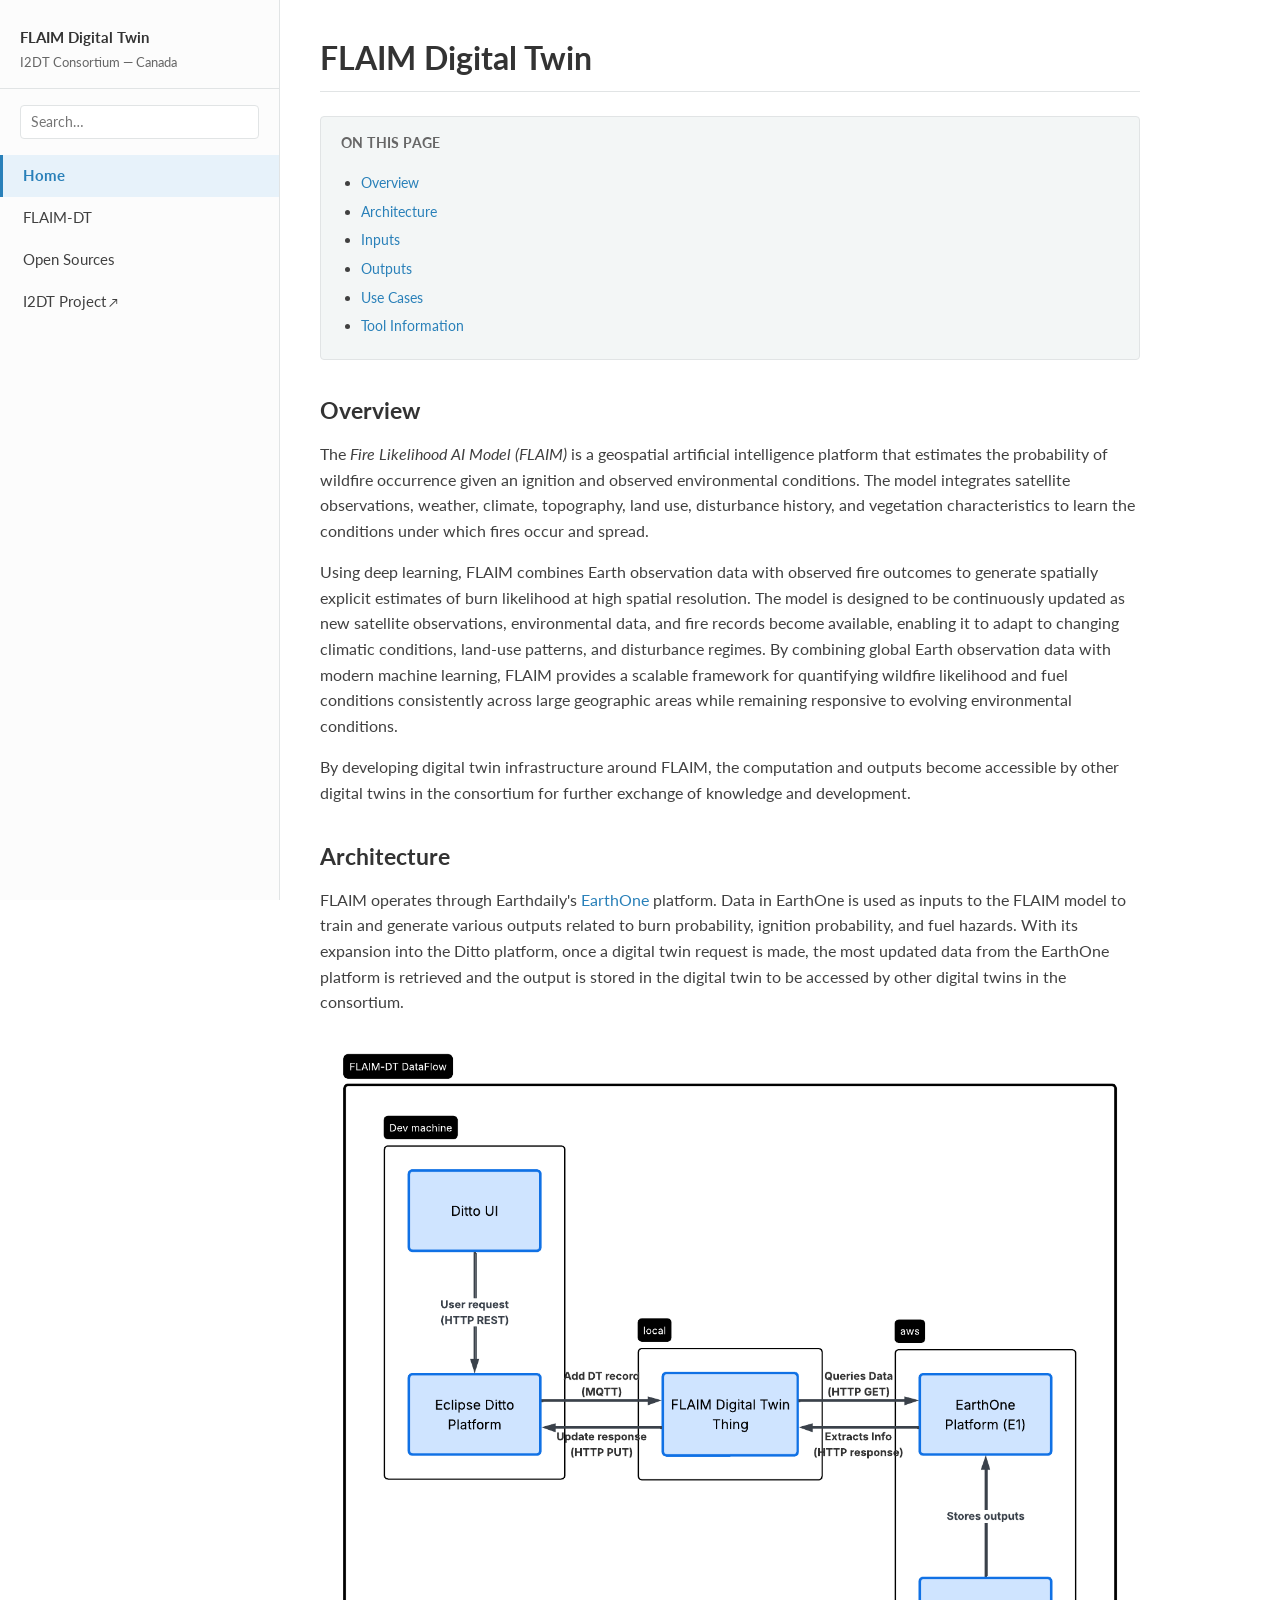
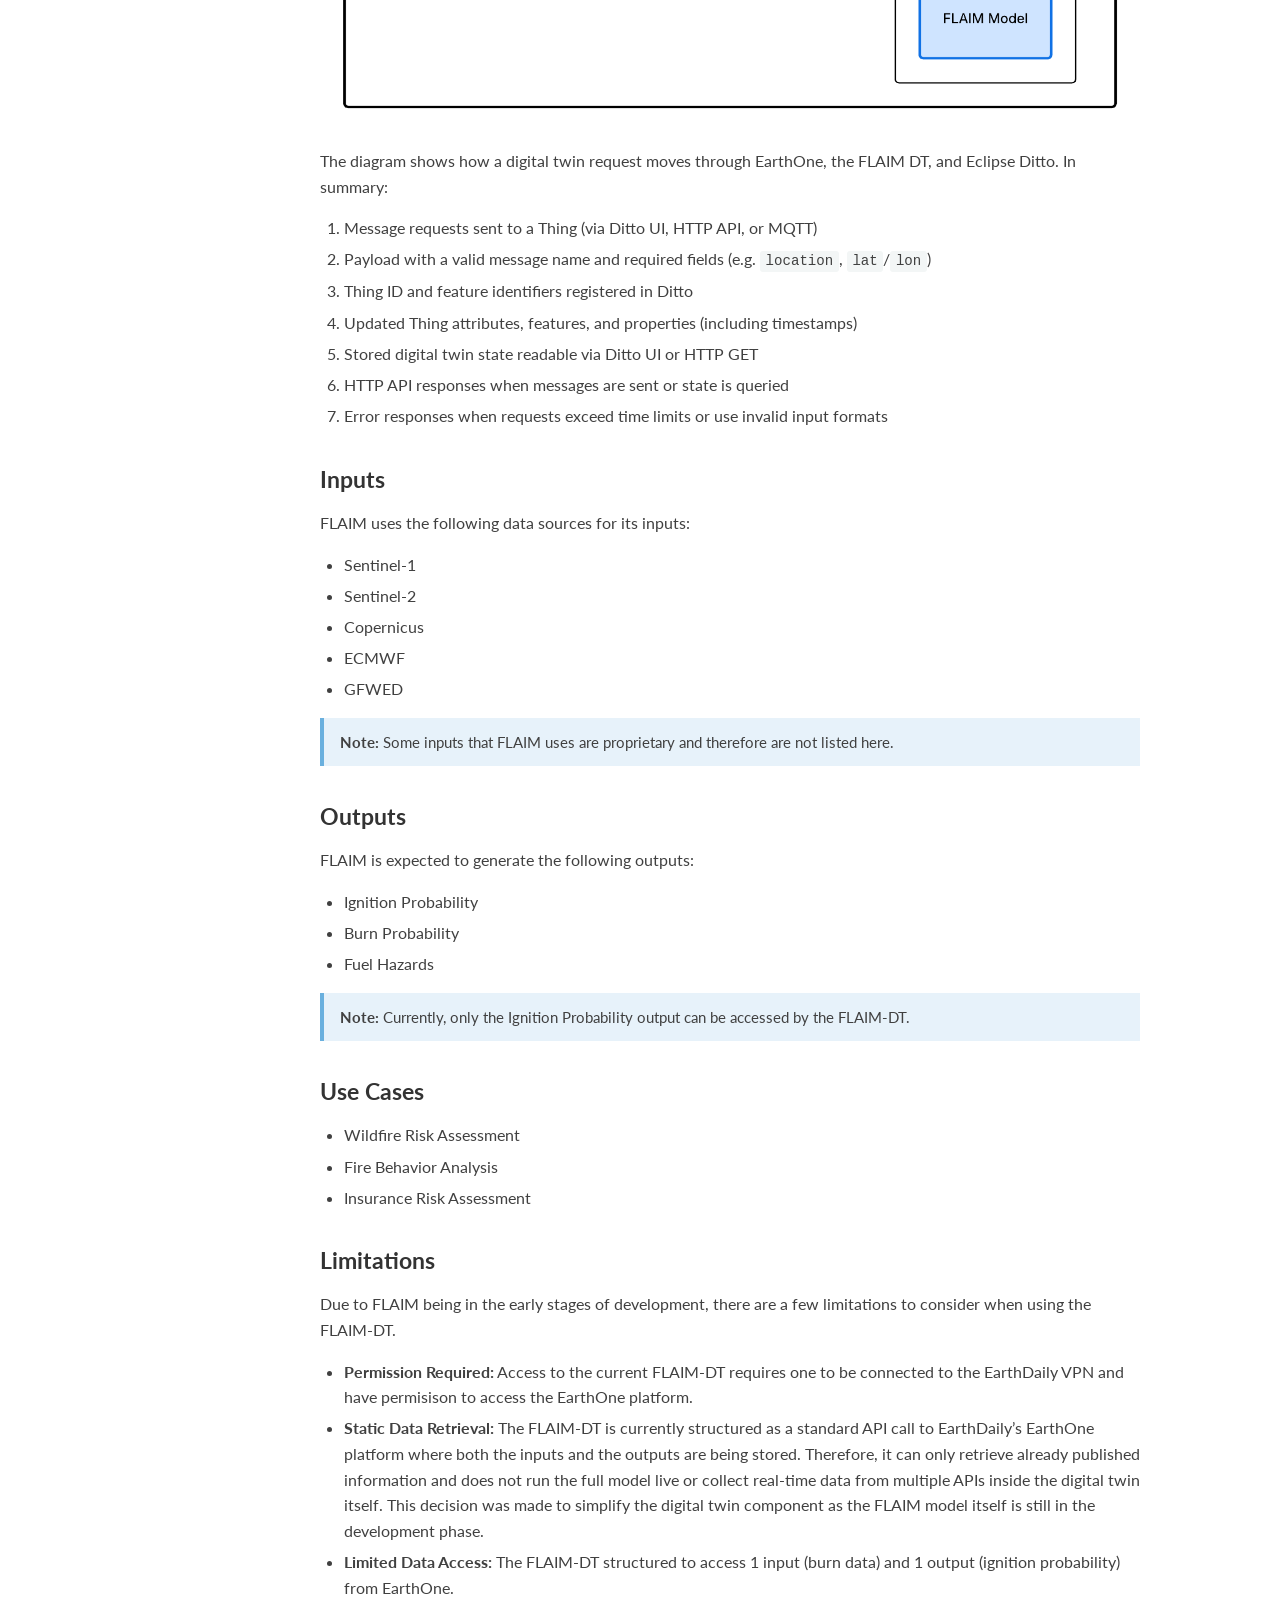
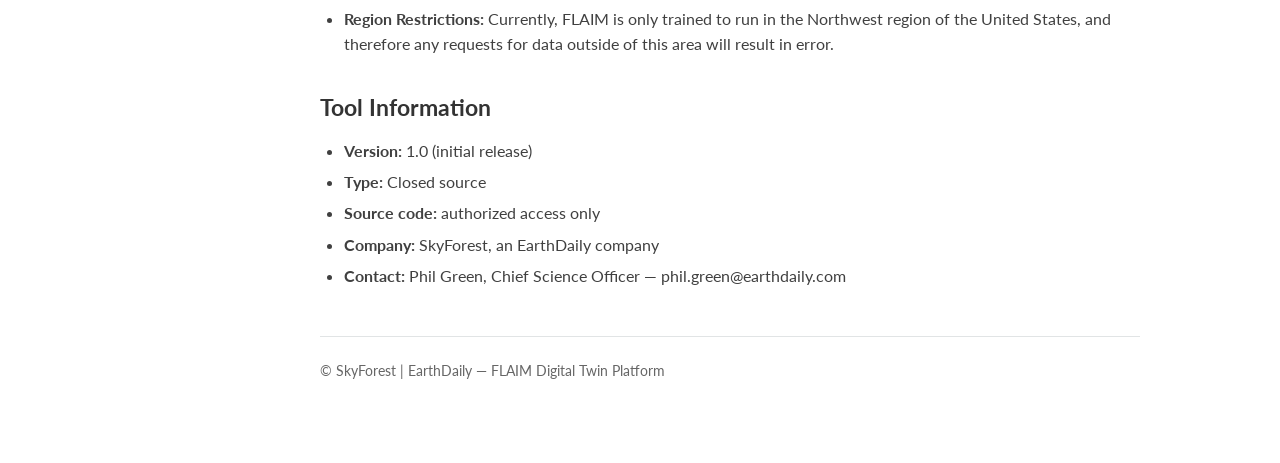
==== index.html @ 4a7bdac6 "Initial upload of webpage files" ====
<script>
    document.getElementById('search-input').addEventListener('input', function (e) {
      const q = e.target.value.toLowerCase().trim();
      document.querySelectorAll('.main section').forEach(function (section) {
        const text = section.textContent.toLowerCase();
        section.classList.toggle('search-hidden', q.length > 0 && !text.includes(q));
      });
      document.querySelectorAll('.nav-tabs li').forEach(function (item) {
        const text = item.textContent.toLowerCase();
        item.classList.toggle('search-hidden', q.length > 0 && !text.includes(q));
      });
    });
  </script>


<!DOCTYPE html>
<html lang="en">
<head>
  <meta charset="UTF-8">
  <meta name="viewport" content="width=device-width, initial-scale=1.0">
  <title>FLAIM Digital Twin</title>
  <link rel="stylesheet" href="style.css">
</head>
<body>
  <a class="skip-link" href="#main-content">Skip to content</a>

  <div class="layout">
    <aside class="sidebar">
      <div class="sidebar-logo">
        <img src="assets/earthdaily-logo.png" alt="EarthDaily Analytics" onerror="this.style.display='none'">
        <p class="site-title">FLAIM Digital Twin</p>
        <p class="site-subtitle">I2DT Consortium — Canada</p>
      </div>

      <div class="search-box">
        <input type="search" id="search-input" placeholder="Search…" aria-label="Search">
      </div>

      <ul class="nav-tabs">
        <li><a href="home.html" class="active">Home</a></li>
        <li><a href="FLAIM-DT.html">FLAIM-DT</a></li>
        <li><a href="open-sources.html">Open Sources</a></li>
        <li class="external"><a href="https://itea4.org/project/i2dt.html" target="_blank" rel="noopener">I2DT Project</a></li>
      </ul>
    </aside>

    <main class="main" id="main-content">
      <h1>FLAIM Digital Twin</h1>

      <nav class="toc" aria-label="Table of contents">
        <p class="toc-title">On this page</p>
        <ul>
          <li><a href="#overview">Overview</a></li>
          <li><a href="#architecture">Architecture</a></li>
          <li><a href="#inputs">Inputs</a></li>
          <li><a href="#outputs">Outputs</a></li>
          <li><a href="#use-cases">Use Cases</a></li>
          <li><a href="#tool-information">Tool Information</a></li>
        </ul>
      </nav>

      <!-- OVERVIEW -->
      <section id="overview">
        <h2>Overview</h2>
        <p>
            The <i>Fire Likelihood AI Model (FLAIM)</i> is a geospatial artificial intelligence platform that estimates the probability of wildfire occurrence given an ignition and observed environmental conditions. The model integrates satellite observations, weather, climate, topography, land use, disturbance history, and vegetation characteristics to learn the conditions under which fires occur and spread.
        </p>
        <p>
            Using deep learning, FLAIM combines Earth observation data with observed fire outcomes to generate spatially explicit estimates of burn likelihood at high spatial resolution. The model is designed to be continuously updated as new satellite observations, environmental data, and fire records become available, enabling it to adapt to changing climatic conditions, land-use patterns, and disturbance regimes. By combining global Earth observation data with modern machine learning, FLAIM provides a scalable framework for quantifying wildfire likelihood and fuel conditions consistently across large geographic areas while remaining responsive to evolving environmental conditions.
        </p>
        <p>
            By developing digital twin infrastructure around FLAIM, the computation and outputs become accessible by other digital twins in the consortium for further exchange of knowledge and development.
        </p>
      </section>

      <!-- ARCHITECTURE -->
      <section id="architecture">
        <h2>Architecture</h2>
        <p>
            FLAIM operates through Earthdaily's <a href="https://earthdaily.com/earthone" target="_blank" rel="noopener">EarthOne</a> platform. Data in EarthOne is used as inputs to the FLAIM model to train and generate various outputs related to burn probability, ignition probability, and fuel hazards. With its expansion into the Ditto platform, once a digital twin request is made, the most updated data from the EarthOne platform is retrieved and the output is stored in the digital twin to be accessed by other digital twins in the consortium.
        </p>
        <img src="FLAIM-DTv2.png" alt="FLAIM Digital Twin infrastructure on Eclipse Ditto and EarthOne" style="max-width: 100%; height: auto; display: block; margin: 1rem 0;">

        <p>
          The diagram shows how a digital twin request moves through EarthOne, the FLAIM DT,
          and Eclipse Ditto. In summary:
        </p>
        <ol>
          <li>Message requests sent to a Thing (via Ditto UI, HTTP API, or MQTT)</li>
          <li>Payload with a valid message name and required fields (e.g. <code>location</code>, <code>lat</code>/<code>lon</code>)</li>
          <li>Thing ID and feature identifiers registered in Ditto</li>
          <li>Updated Thing attributes, features, and properties (including timestamps)</li>
          <li>Stored digital twin state readable via Ditto UI or HTTP GET</li>
          <li>HTTP API responses when messages are sent or state is queried</li>
          <li>Error responses when requests exceed time limits or use invalid input formats</li>
        </ol>

      </section>

      <!-- INPUTS -->
      <section id="inputs">
        <h2>Inputs</h2>
        <p>
            FLAIM uses the following data sources for its inputs:
            <ul>
                <li>Sentinel-1</li>
                <li>Sentinel-2</li>
                <li>Copernicus</li>
                <li>ECMWF</li>
                <li>GFWED</li>
            </ul>
        </p>
        <div class="note">
            <strong>Note:</strong> Some inputs that FLAIM uses are proprietary and therefore are not listed here.
        </div>
        
      </section>

      <!-- OUTPUTS -->
      <section id="outputs">
        <h2>Outputs</h2>
        <p>
            FLAIM is expected to generate the following outputs:
            <ul>
                <li>Ignition Probability</li>
                <li>Burn Probability</li>
                <li>Fuel Hazards</li>
            </ul>
        </p>
        <div class="note">
            <strong>Note:</strong> Currently, only the Ignition Probability output can be accessed by the FLAIM-DT.
        </div>
        
      </section>

      <!-- USE CASES -->
      <section id="use-cases">
        <h2>Use Cases</h2>
        <ul>
            <li>Wildfire Risk Assessment</li>
            <li>Fire Behavior Analysis</li>
            <li>Insurance Risk Assessment</li>
        </ul>


        <h2>Limitations</h2>
        <p>
            Due to FLAIM being in the early stages of development, there are a few limitations to consider when using the FLAIM-DT.
        </p>
        <ul>
          <li><strong>Permission Required:</strong> Access to the current FLAIM-DT requires one to be connected to the EarthDaily VPN and have permisison to access the EarthOne platform.</li>
          <li><strong>Static Data Retrieval:</strong> The FLAIM-DT is currently structured as a standard API call to EarthDaily’s EarthOne platform where both the inputs and the outputs are being stored. Therefore, it can only retrieve already published information and does not run the full model live or collect real-time data from multiple APIs inside the digital twin itself. This decision was made to simplify the digital twin component as the FLAIM model itself is still in the development phase.</li>
          <li><strong>Limited Data Access:</strong> The FLAIM-DT structured to access 1 input (burn data) and 1 output (ignition probability) from EarthOne. </li>
          <li><strong>Region Restrictions:</strong> Currently, FLAIM is only trained to run in the Northwest region of the United States, and therefore any requests for data outside of this area will result in error. </li>
        </ul>

      <!-- TOOL INFORMATION -->
      <section id="tool-information">
        <h2>Tool Information</h2>
        <ul>
          <li><strong>Version:</strong> 1.0 (initial release)</li>
          <li><strong>Type:</strong> Closed source</li>
          <li><strong>Source code:</strong> authorized access only</li>
          <li><strong>Company:</strong> SkyForest, an EarthDaily company</li>
          <li><strong>Contact:</strong> Phil Green, Chief Science Officer — phil.green@earthdaily.com</li>
        </ul>
      </section>

      <footer class="footer">
        <p>© SkyForest | EarthDaily — FLAIM Digital Twin Platform</p>
      </footer>
    </main>
  </div>

  <!-- paste shared search script here -->
</body>
</html>
---- style.css ----
@import url('https://fonts.googleapis.com/css2?family=Lato:wght@400;700&display=swap');

:root {
  --font-body: 'Lato', 'Helvetica Neue', Arial, sans-serif;
  --color-text: #404040;
  --color-heading: #333;
  --color-link: #2980b9;
  --color-link-hover: #409ad5;
  --color-accent: #27ae60;
  --color-sidebar-bg: #fcfcfc;
  --color-sidebar-border: #e1e4e5;
  --color-content-bg: #ffffff;
  --color-code-bg: #f3f6f6;
  --color-note-bg: #e7f2fa;
  --color-note-border: #6ab0de;
  --color-footer-bg: #f3f6f6;
  --sidebar-width: 280px;
}

*, *::before, *::after { box-sizing: border-box; }

html { scroll-behavior: smooth; }

body {
  margin: 0;
  font-family: var(--font-body);
  font-size: 16px;
  line-height: 1.6;
  color: var(--color-text);
  background: var(--color-content-bg);
}

a {
  color: var(--color-link);
  text-decoration: none;
}
a:hover { color: var(--color-link-hover); text-decoration: underline; }

.skip-link {
  position: absolute;
  left: -9999px;
  top: 0;
  z-index: 999;
  padding: 0.5rem 1rem;
  background: var(--color-link);
  color: #fff;
}
.skip-link:focus { left: 0; }

.layout {
  display: flex;
  min-height: 100vh;
}

/* ---- Sidebar (ETRI-style nav + EarthOne colours) ---- */
.sidebar {
  width: var(--sidebar-width);
  min-width: var(--sidebar-width);
  background: var(--color-sidebar-bg);
  border-right: 1px solid var(--color-sidebar-border);
  padding: 1.25rem 0;
  position: sticky;
  top: 0;
  height: 100vh;
  overflow-y: auto;
}

.sidebar-logo {
  padding: 0 1.25rem 1rem;
  border-bottom: 1px solid var(--color-sidebar-border);
  margin-bottom: 1rem;
}
.sidebar-logo img {
  max-width: 200px;
  height: auto;
  display: block;
}
.sidebar-logo .site-title {
  font-size: 0.95rem;
  font-weight: 700;
  color: var(--color-heading);
  margin: 0.5rem 0 0;
  line-height: 1.3;
}
.sidebar-logo .site-subtitle {
  font-size: 0.8rem;
  color: #666;
  margin: 0.25rem 0 0;
}

.search-box {
  padding: 0 1.25rem 1rem;
}
.search-box input {
  width: 100%;
  padding: 0.45rem 0.65rem;
  border: 1px solid var(--color-sidebar-border);
  border-radius: 4px;
  font-family: var(--font-body);
  font-size: 0.9rem;
}
.search-box input:focus {
  outline: none;
  border-color: var(--color-link);
}

.nav-tabs {
  list-style: none;
  margin: 0;
  padding: 0;
}
.nav-tabs li a {
  display: block;
  padding: 0.55rem 1.25rem;
  color: var(--color-text);
  font-size: 0.95rem;
  border-left: 3px solid transparent;
}
.nav-tabs li a:hover {
  background: #f5f5f5;
  text-decoration: none;
}
.nav-tabs li a.active {
  background: #e7f2fa;
  border-left-color: var(--color-link);
  color: var(--color-link);
  font-weight: 700;
}
.nav-tabs li.external a::after {
  content: " ↗";
  font-size: 0.75rem;
}

/* ---- Main content ---- */
.main {
  flex: 1;
  max-width: 900px;
  padding: 2rem 2.5rem 4rem;
}

.main h1 {
  font-size: 2rem;
  color: var(--color-heading);
  margin: 0 0 1.5rem;
  padding-bottom: 0.5rem;
  border-bottom: 1px solid var(--color-sidebar-border);
}

.main h2 {
  font-size: 1.45rem;
  color: var(--color-heading);
  margin: 2rem 0 0.75rem;
  scroll-margin-top: 1rem;
}

.main h3 {
  font-size: 1.15rem;
  color: var(--color-heading);
  margin: 1.5rem 0 0.5rem;
  scroll-margin-top: 1rem;
}

.main h4 {
  font-size: 1rem;
  margin: 1rem 0 0.4rem;
}

.main p { margin: 0 0 1rem; }

.main ul, .main ol {
  margin: 0 0 1rem;
  padding-left: 1.5rem;
}
.main li { margin-bottom: 0.35rem; }

.toc {
  background: var(--color-code-bg);
  border: 1px solid var(--color-sidebar-border);
  border-radius: 4px;
  padding: 1rem 1.25rem;
  margin-bottom: 2rem;
  font-size: 0.9rem;
}
.toc-title {
  font-weight: 700;
  margin: 0 0 0.5rem;
  font-size: 0.85rem;
  text-transform: uppercase;
  letter-spacing: 0.03em;
  color: #666;
}
.toc ul { margin: 0; padding-left: 1.25rem; }
.toc a { font-size: 0.9rem; }

.note {
  background: var(--color-note-bg);
  border-left: 4px solid var(--color-note-border);
  padding: 0.75rem 1rem;
  margin: 1rem 0;
  font-size: 0.95rem;
}

code, pre {
  font-family: 'Courier New', Courier, monospace;
  font-size: 0.88rem;
}
code {
  background: var(--color-code-bg);
  padding: 0.15rem 0.35rem;
  border-radius: 3px;
}
pre {
  background: var(--color-code-bg);
  border: 1px solid var(--color-sidebar-border);
  border-radius: 4px;
  padding: 1rem;
  overflow-x: auto;
  margin: 0 0 1rem;
}
pre code {
  background: none;
  padding: 0;
}

.placeholder {
  background: #f9f9f9;
  border: 2px dashed #ccc;
  border-radius: 4px;
  padding: 2rem;
  text-align: center;
  color: #888;
  margin: 1rem 0;
  font-style: italic;
}

.footer {
  margin-top: 3rem;
  padding-top: 1.5rem;
  border-top: 1px solid var(--color-sidebar-border);
  font-size: 0.85rem;
  color: #666;
}

.search-hidden { display: none !important; }

@media (max-width: 768px) {
  .layout { flex-direction: column; }
  .sidebar {
    width: 100%;
    min-width: 100%;
    height: auto;
    position: relative;
  }
  .main { padding: 1.5rem; }
}
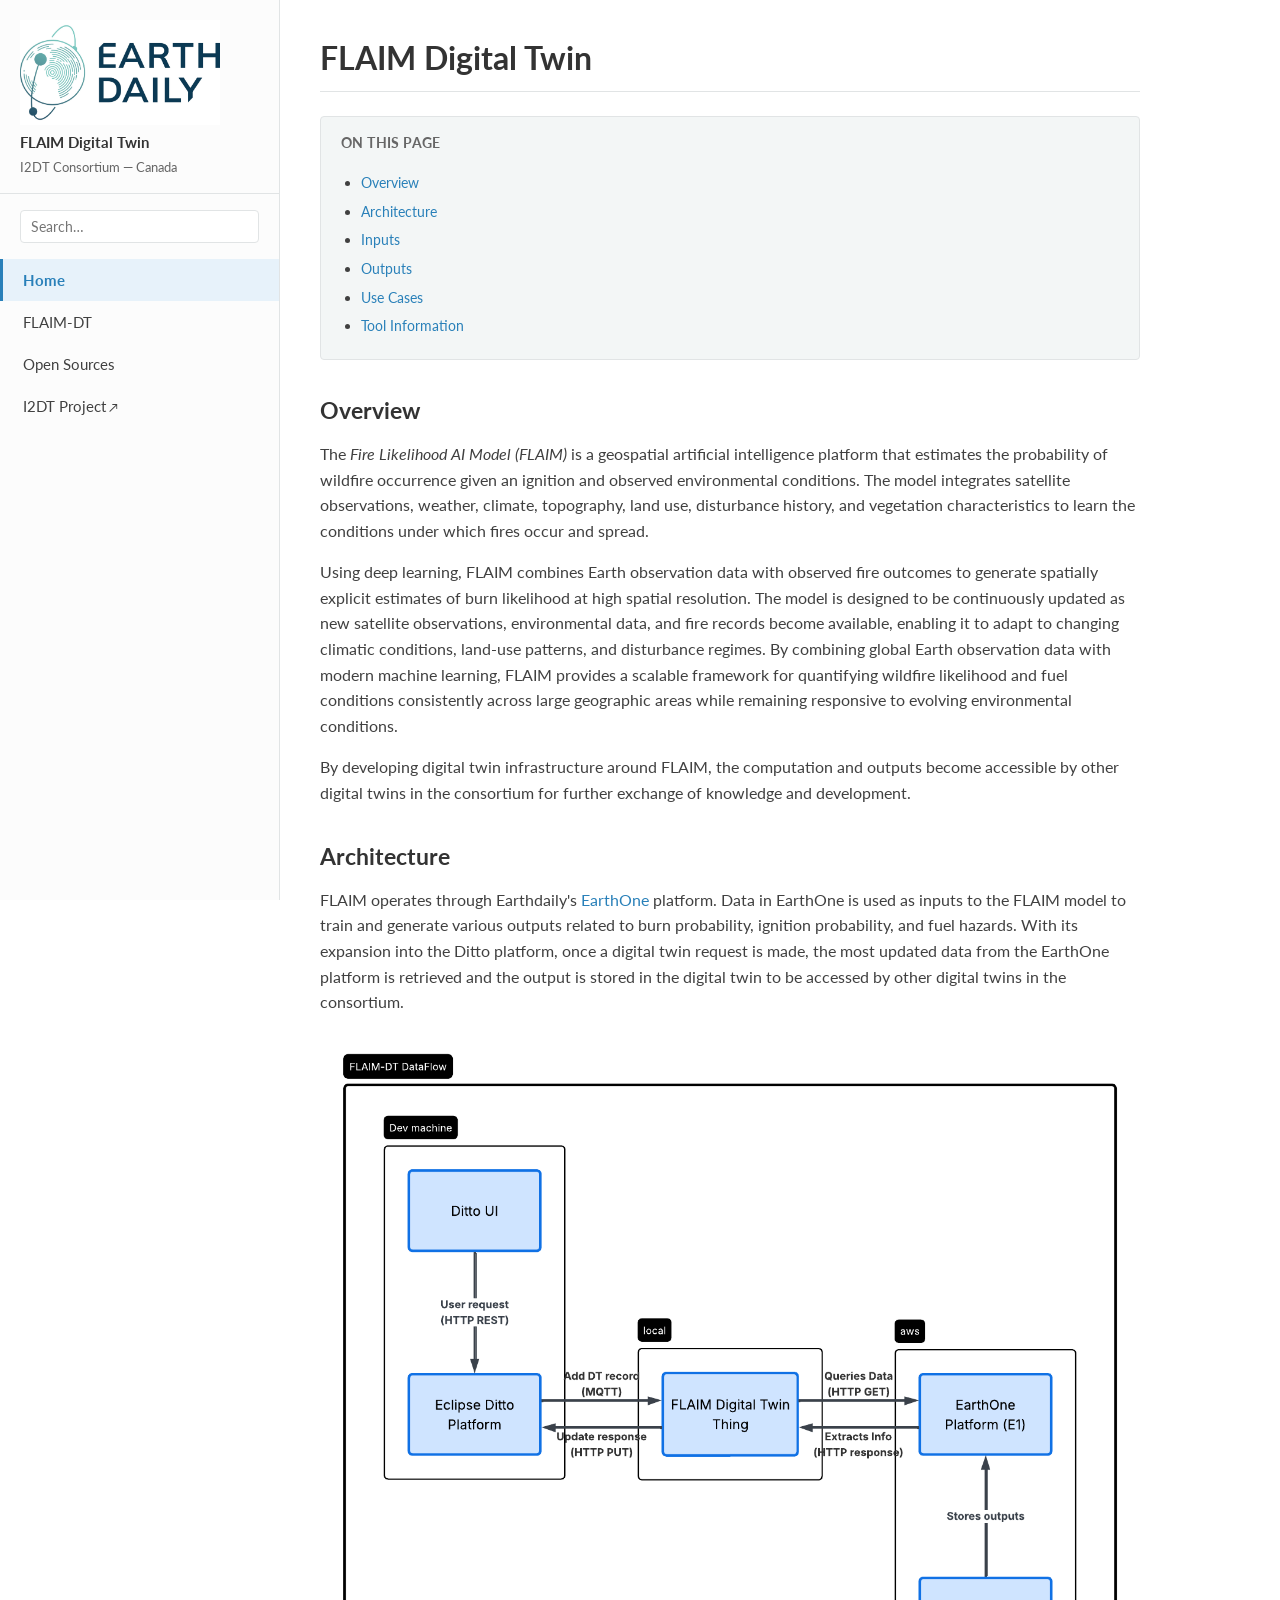
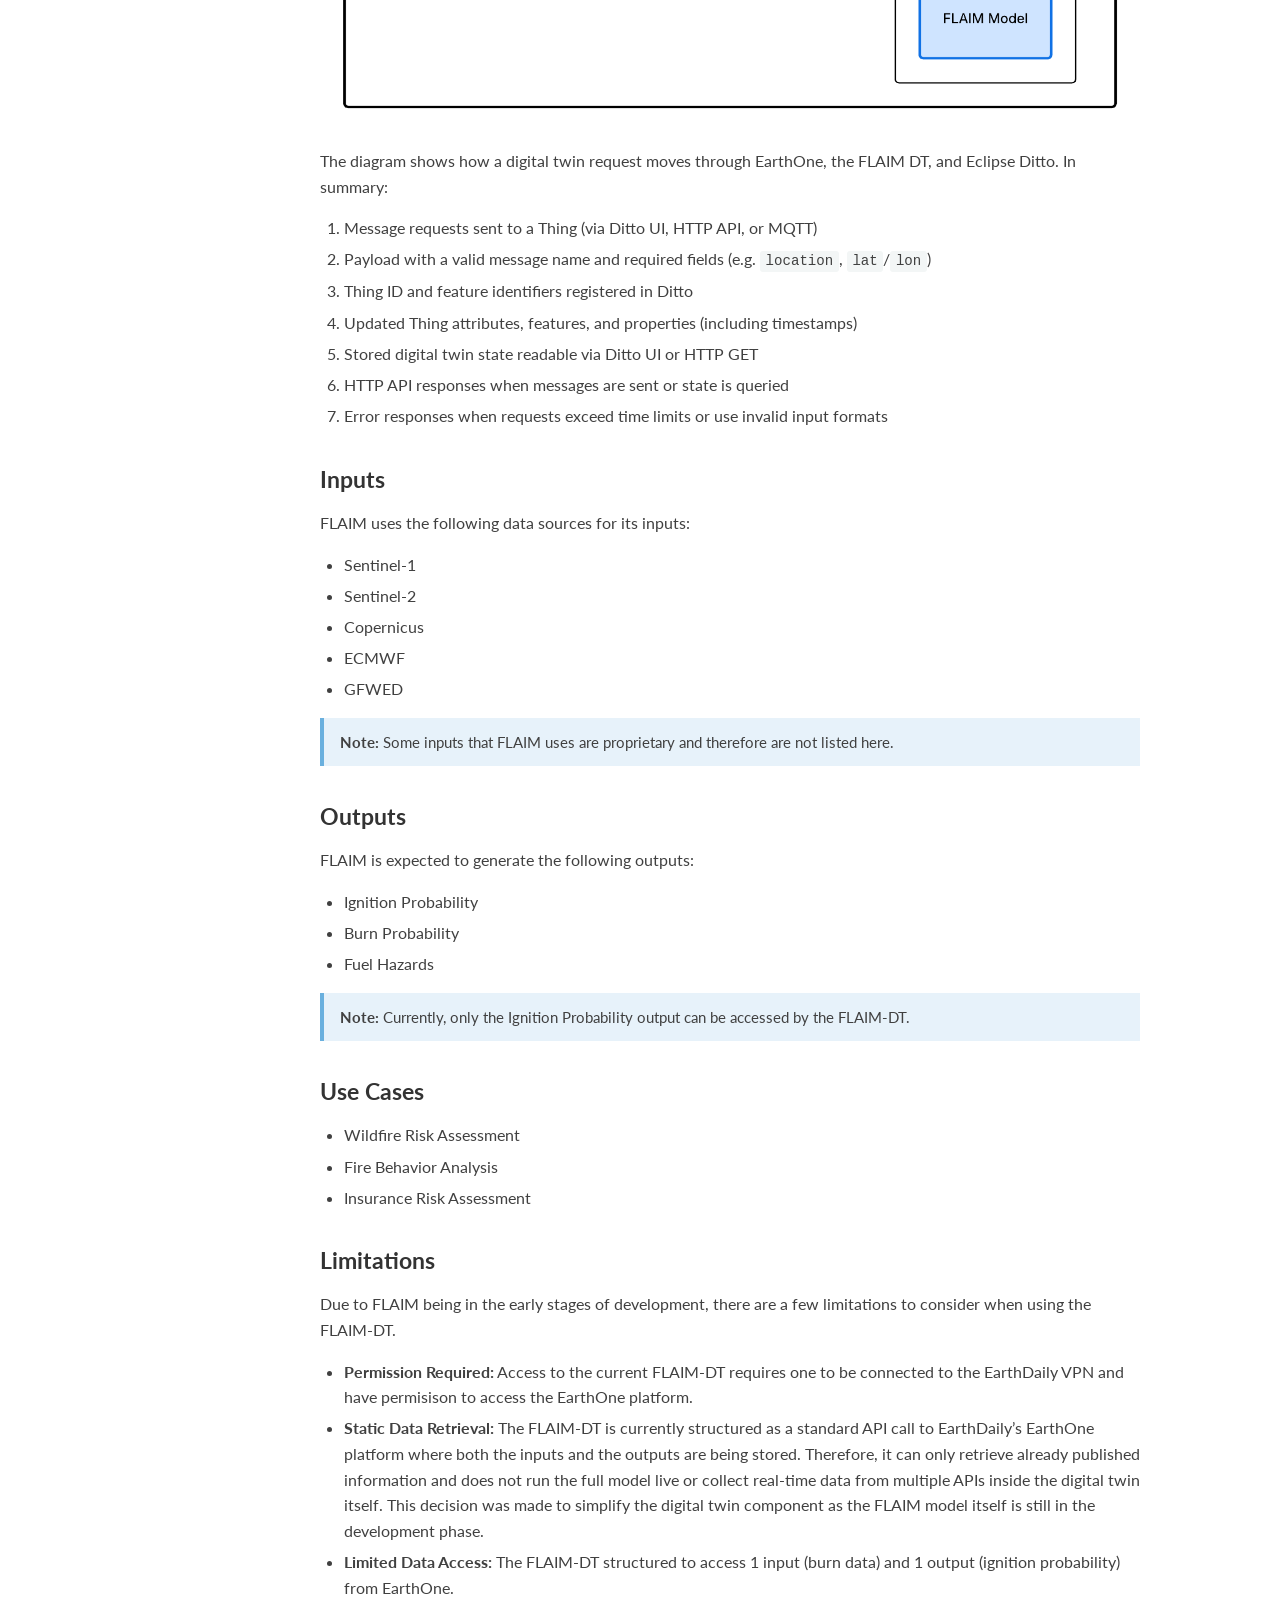
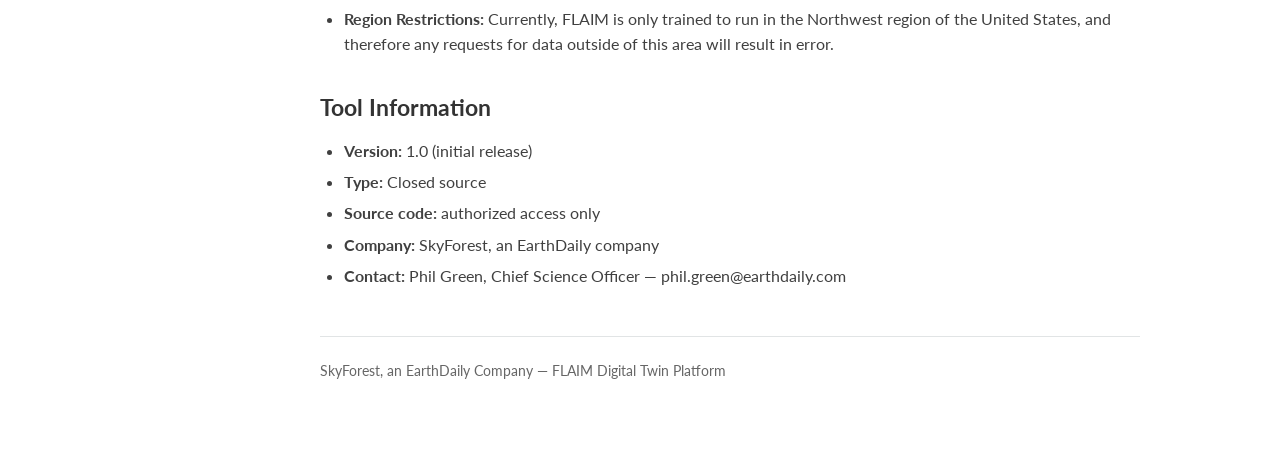
==== commit c05177b6: "added contact page, removed IP information, minor cosmetic changes" ====
--- a/index.html
+++ b/index.html
@@ -27,7 +27,7 @@
   <div class="layout">
     <aside class="sidebar">
       <div class="sidebar-logo">
-        <img src="assets/earthdaily-logo.png" alt="EarthDaily Analytics" onerror="this.style.display='none'">
+        <img src="images/EarthDaily_Logo.jpg" alt="EarthDaily Analytics" onerror="this.style.display='none'">
         <p class="site-title">FLAIM Digital Twin</p>
         <p class="site-subtitle">I2DT Consortium — Canada</p>
       </div>
@@ -37,7 +37,7 @@
       </div>
 
       <ul class="nav-tabs">
-        <li><a href="home.html" class="active">Home</a></li>
+        <li><a href="index.html" class="active">Home</a></li>
         <li><a href="FLAIM-DT.html">FLAIM-DT</a></li>
         <li><a href="open-sources.html">Open Sources</a></li>
         <li class="external"><a href="https://itea4.org/project/i2dt.html" target="_blank" rel="noopener">I2DT Project</a></li>
@@ -79,7 +79,7 @@
         <p>
             FLAIM operates through Earthdaily's <a href="https://earthdaily.com/earthone" target="_blank" rel="noopener">EarthOne</a> platform. Data in EarthOne is used as inputs to the FLAIM model to train and generate various outputs related to burn probability, ignition probability, and fuel hazards. With its expansion into the Ditto platform, once a digital twin request is made, the most updated data from the EarthOne platform is retrieved and the output is stored in the digital twin to be accessed by other digital twins in the consortium.
         </p>
-        <img src="FLAIM-DTv2.png" alt="FLAIM Digital Twin infrastructure on Eclipse Ditto and EarthOne" style="max-width: 100%; height: auto; display: block; margin: 1rem 0;">
+        <img src="images/FLAIM-DTv2.png" alt="FLAIM Digital Twin infrastructure on Eclipse Ditto and EarthOne" style="max-width: 100%; height: auto; display: block; margin: 1rem 0;">
 
         <p>
           The diagram shows how a digital twin request moves through EarthOne, the FLAIM DT,
@@ -167,7 +167,7 @@
       </section>
 
       <footer class="footer">
-        <p>© SkyForest | EarthDaily — FLAIM Digital Twin Platform</p>
+        <p>SkyForest, an EarthDaily Company — FLAIM Digital Twin Platform</p>
       </footer>
     </main>
   </div>
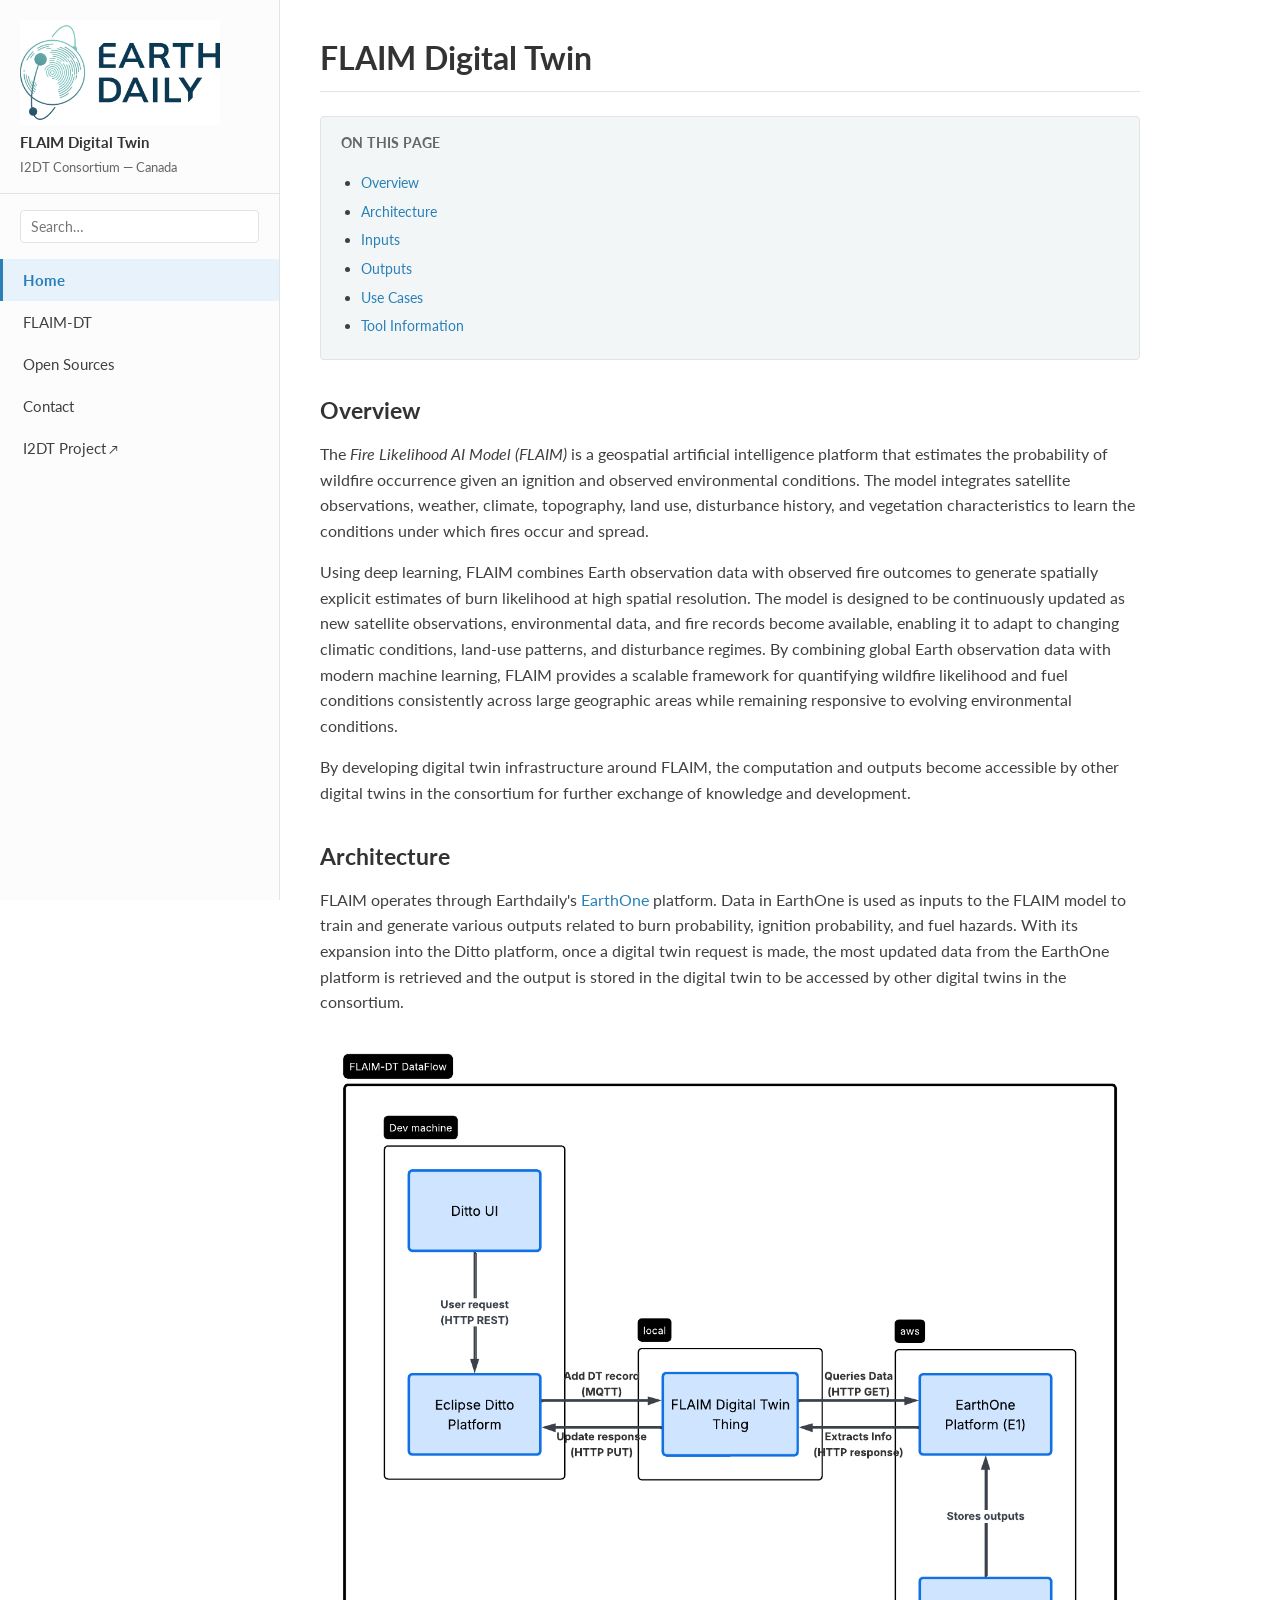
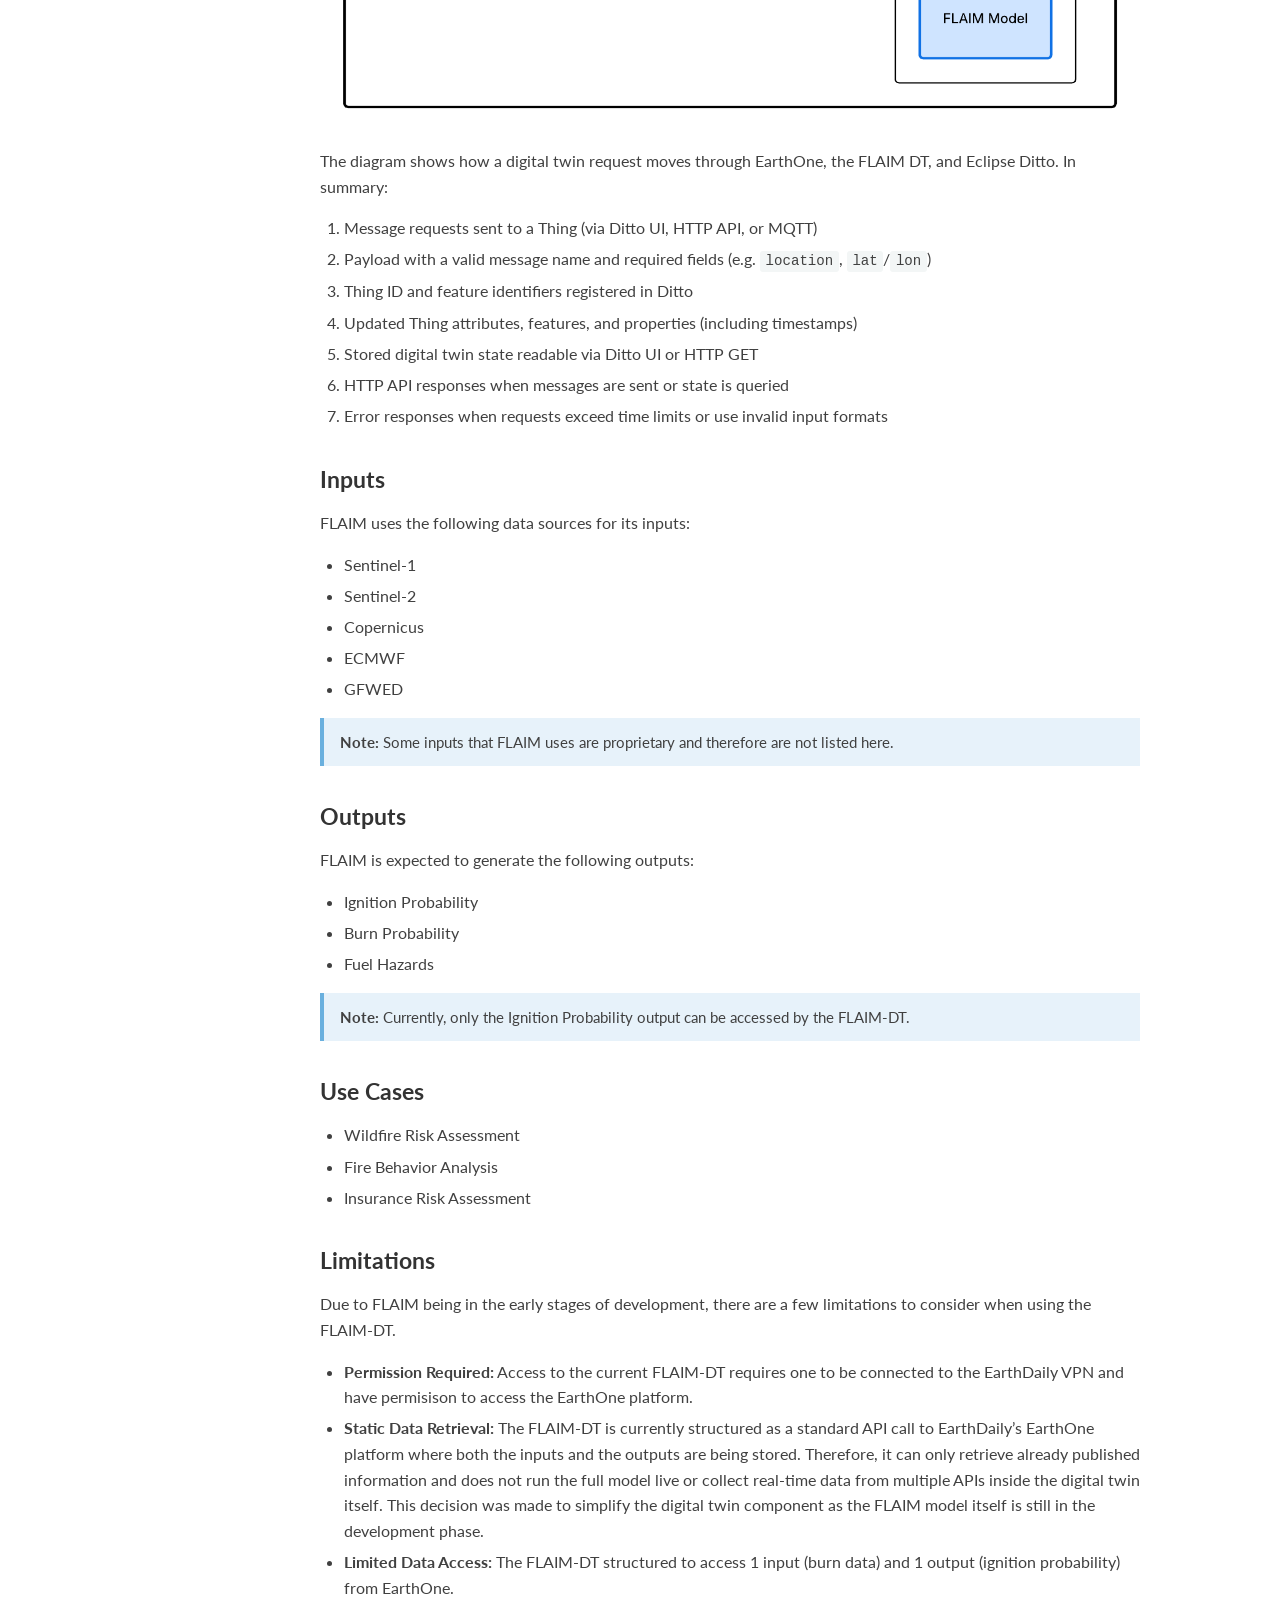
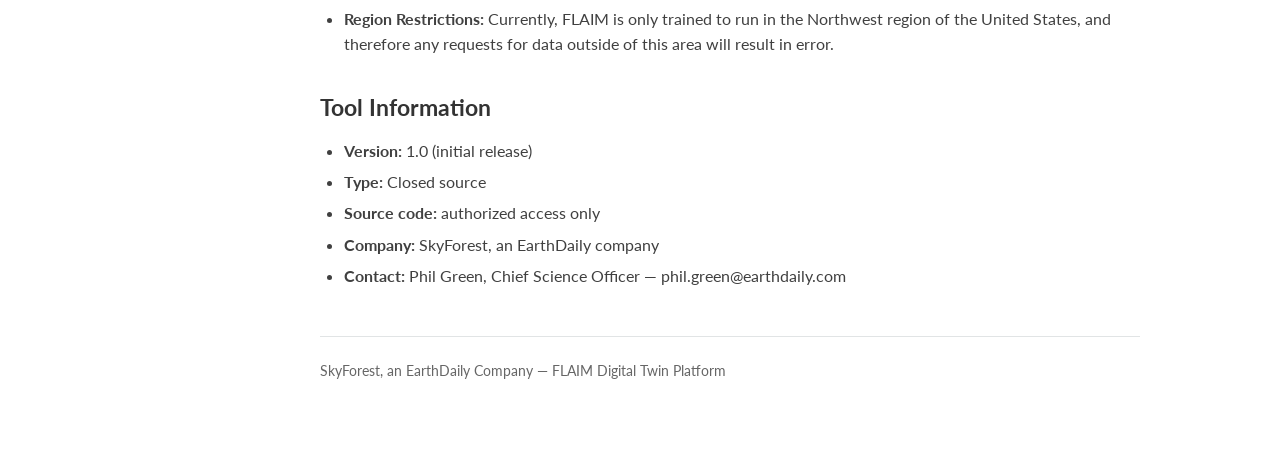
==== commit 39c47ee1: "updated contact page and logo" ====
--- a/index.html
+++ b/index.html
@@ -40,6 +40,7 @@
         <li><a href="index.html" class="active">Home</a></li>
         <li><a href="FLAIM-DT.html">FLAIM-DT</a></li>
         <li><a href="open-sources.html">Open Sources</a></li>
+        <li><a href="contact.html">Contact</a></li>
         <li class="external"><a href="https://itea4.org/project/i2dt.html" target="_blank" rel="noopener">I2DT Project</a></li>
       </ul>
     </aside>
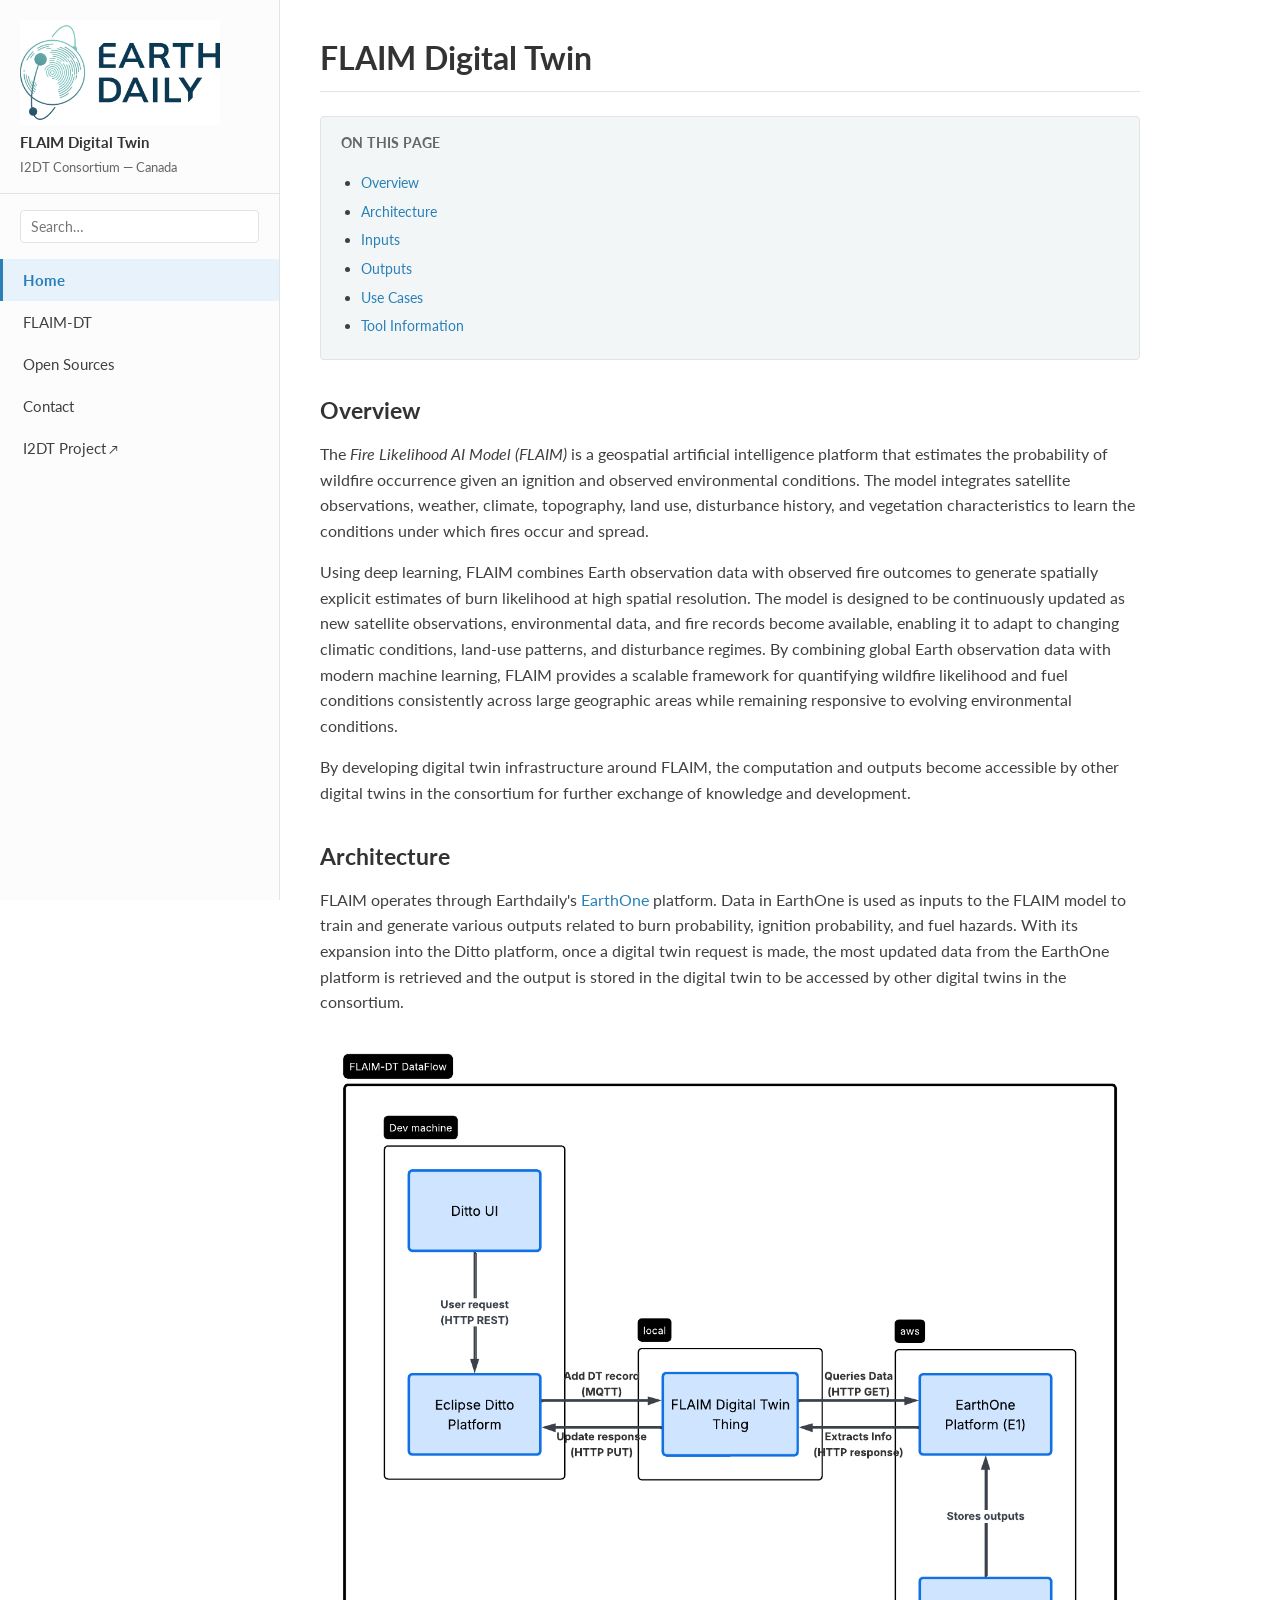
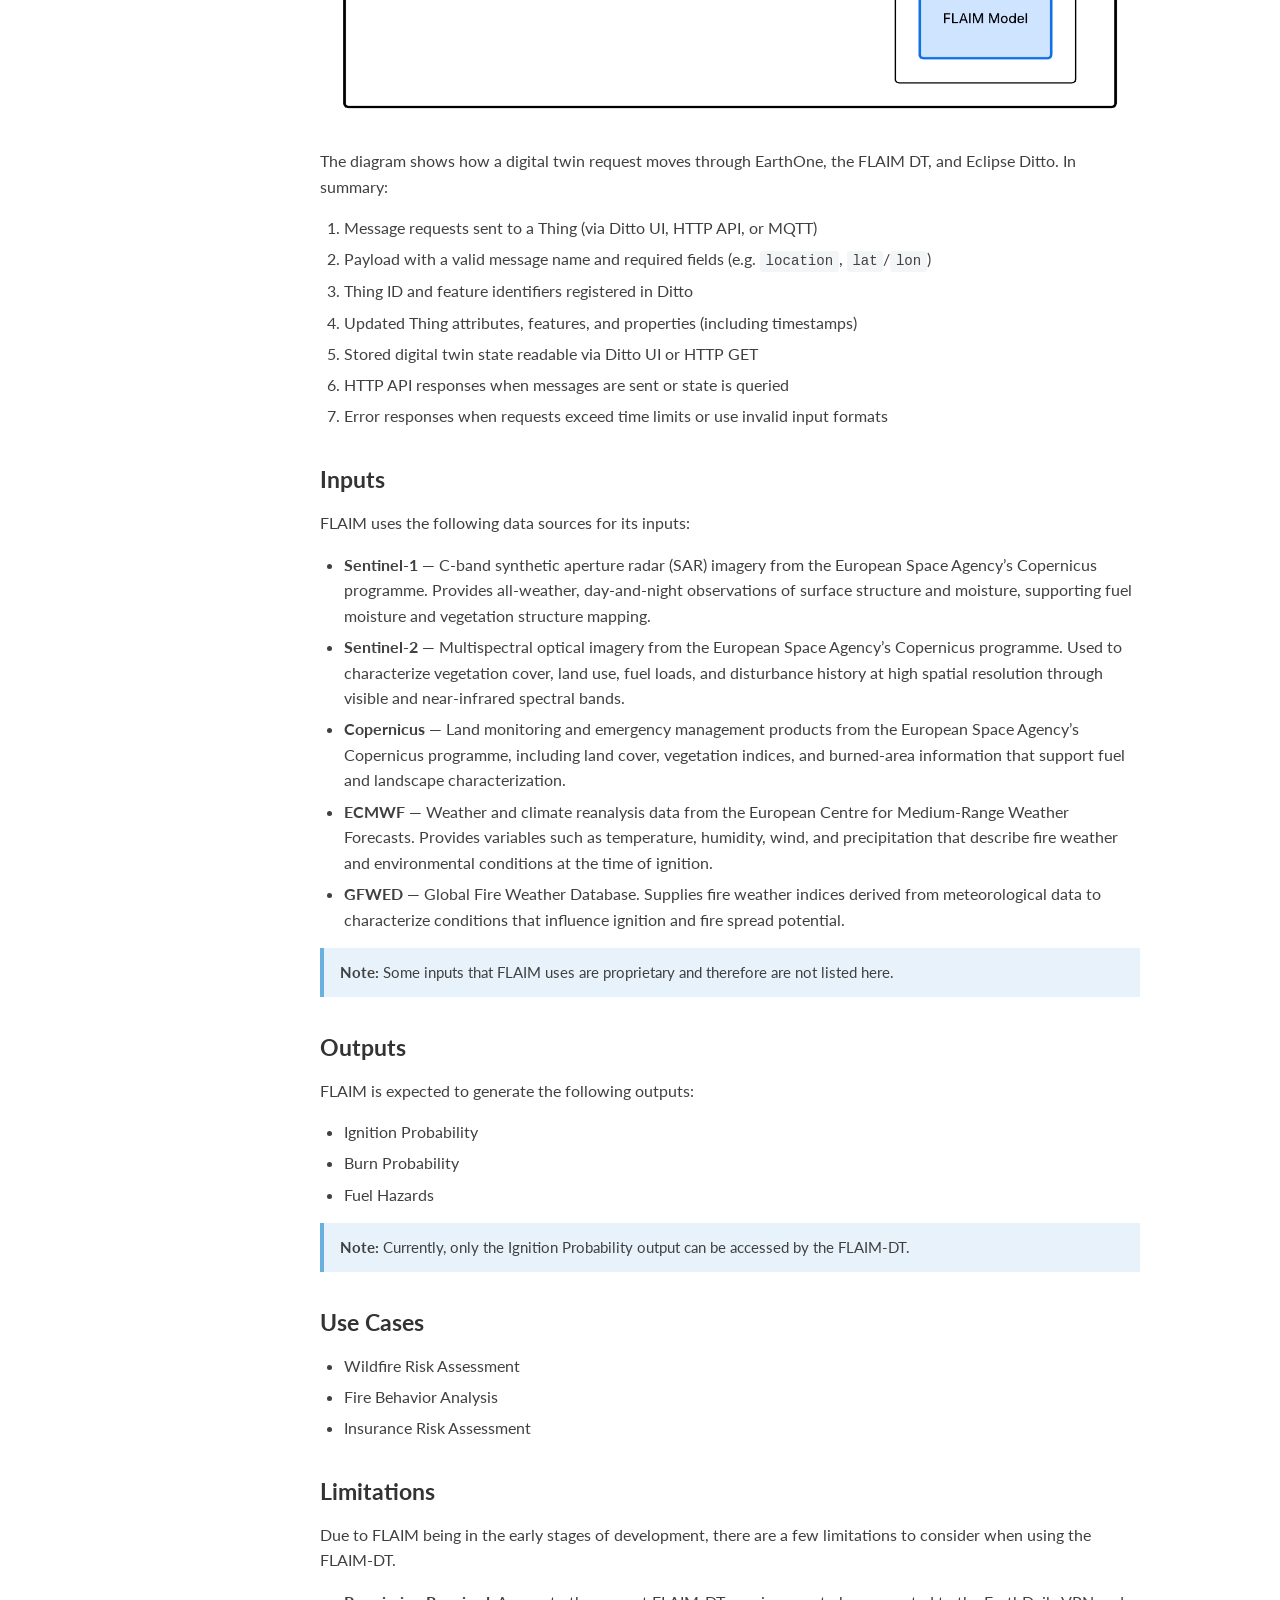
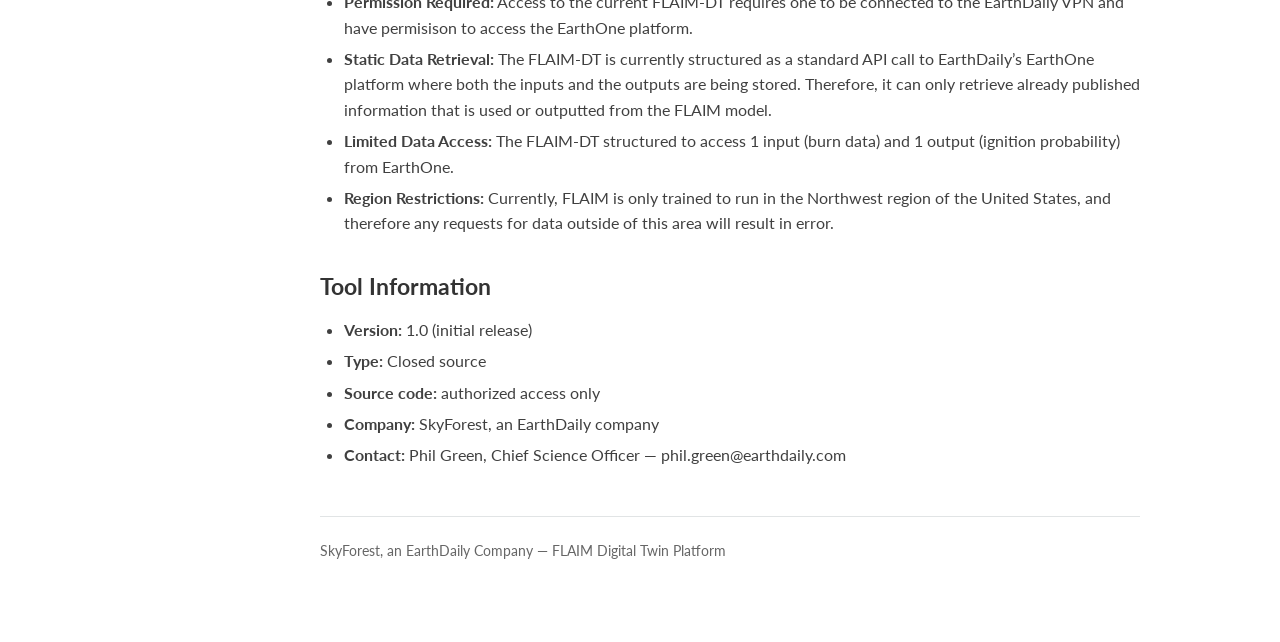
==== commit 18c98be2: "minor description changes" ====
--- a/index.html
+++ b/index.html
@@ -104,12 +104,12 @@
         <p>
             FLAIM uses the following data sources for its inputs:
             <ul>
-                <li>Sentinel-1</li>
-                <li>Sentinel-2</li>
-                <li>Copernicus</li>
-                <li>ECMWF</li>
-                <li>GFWED</li>
-            </ul>
+              <li><strong>Sentinel-1</strong> — C-band synthetic aperture radar (SAR) imagery from the European Space Agency’s Copernicus programme. Provides all-weather, day-and-night observations of surface structure and moisture, supporting fuel moisture and vegetation structure mapping.</li>
+              <li><strong>Sentinel-2</strong> — Multispectral optical imagery from the European Space Agency’s Copernicus programme. Used to characterize vegetation cover, land use, fuel loads, and disturbance history at high spatial resolution through visible and near-infrared spectral bands.</li>
+              <li><strong>Copernicus</strong> — Land monitoring and emergency management products from the European Space Agency’s Copernicus programme, including land cover, vegetation indices, and burned-area information that support fuel and landscape characterization.</li>
+              <li><strong>ECMWF</strong> — Weather and climate reanalysis data from the European Centre for Medium-Range Weather Forecasts. Provides variables such as temperature, humidity, wind, and precipitation that describe fire weather and environmental conditions at the time of ignition.</li>
+              <li><strong>GFWED</strong> — Global Fire Weather Database. Supplies fire weather indices derived from meteorological data to characterize conditions that influence ignition and fire spread potential.</li>
+          </ul>
         </p>
         <div class="note">
             <strong>Note:</strong> Some inputs that FLAIM uses are proprietary and therefore are not listed here.
@@ -150,7 +150,7 @@
         </p>
         <ul>
           <li><strong>Permission Required:</strong> Access to the current FLAIM-DT requires one to be connected to the EarthDaily VPN and have permisison to access the EarthOne platform.</li>
-          <li><strong>Static Data Retrieval:</strong> The FLAIM-DT is currently structured as a standard API call to EarthDaily’s EarthOne platform where both the inputs and the outputs are being stored. Therefore, it can only retrieve already published information and does not run the full model live or collect real-time data from multiple APIs inside the digital twin itself. This decision was made to simplify the digital twin component as the FLAIM model itself is still in the development phase.</li>
+          <li><strong>Static Data Retrieval:</strong> The FLAIM-DT is currently structured as a standard API call to EarthDaily’s EarthOne platform where both the inputs and the outputs are being stored. Therefore, it can only retrieve already published information that is used or outputted from the FLAIM model.</li>
           <li><strong>Limited Data Access:</strong> The FLAIM-DT structured to access 1 input (burn data) and 1 output (ignition probability) from EarthOne. </li>
           <li><strong>Region Restrictions:</strong> Currently, FLAIM is only trained to run in the Northwest region of the United States, and therefore any requests for data outside of this area will result in error. </li>
         </ul>
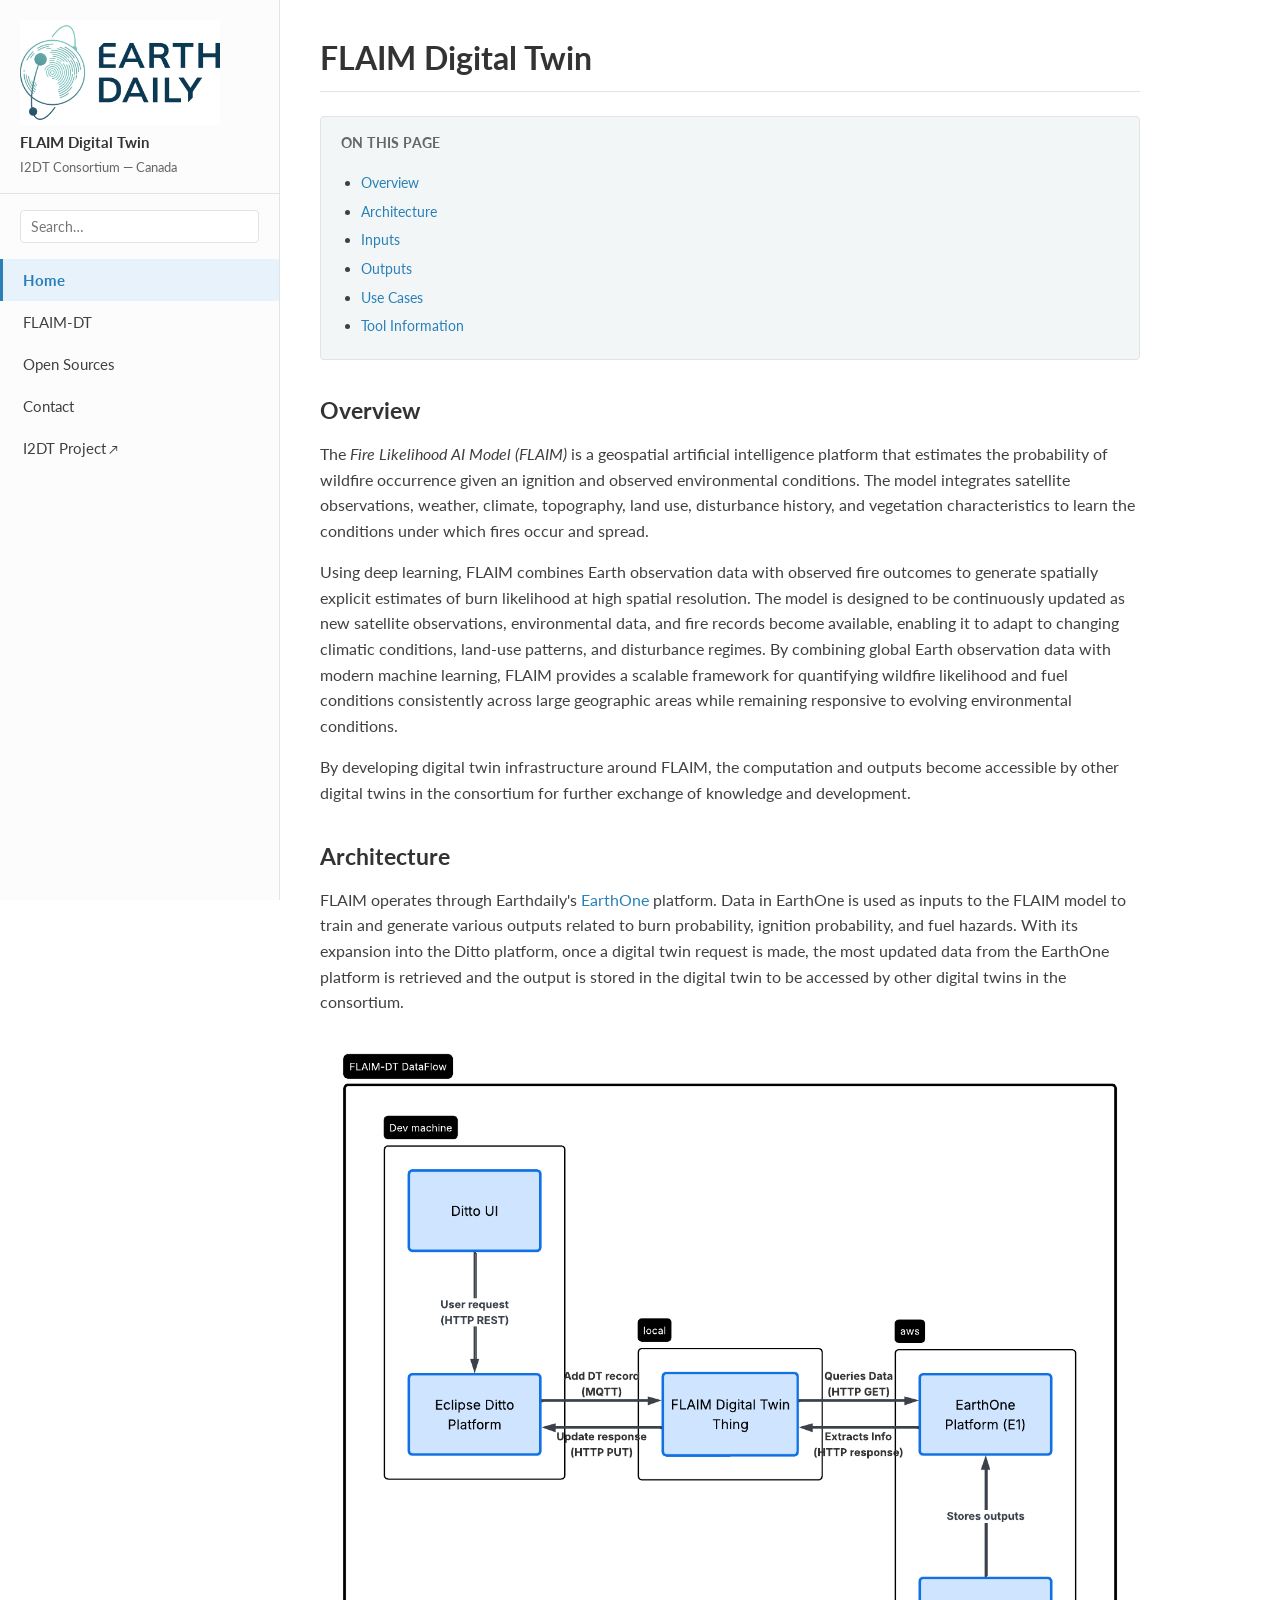
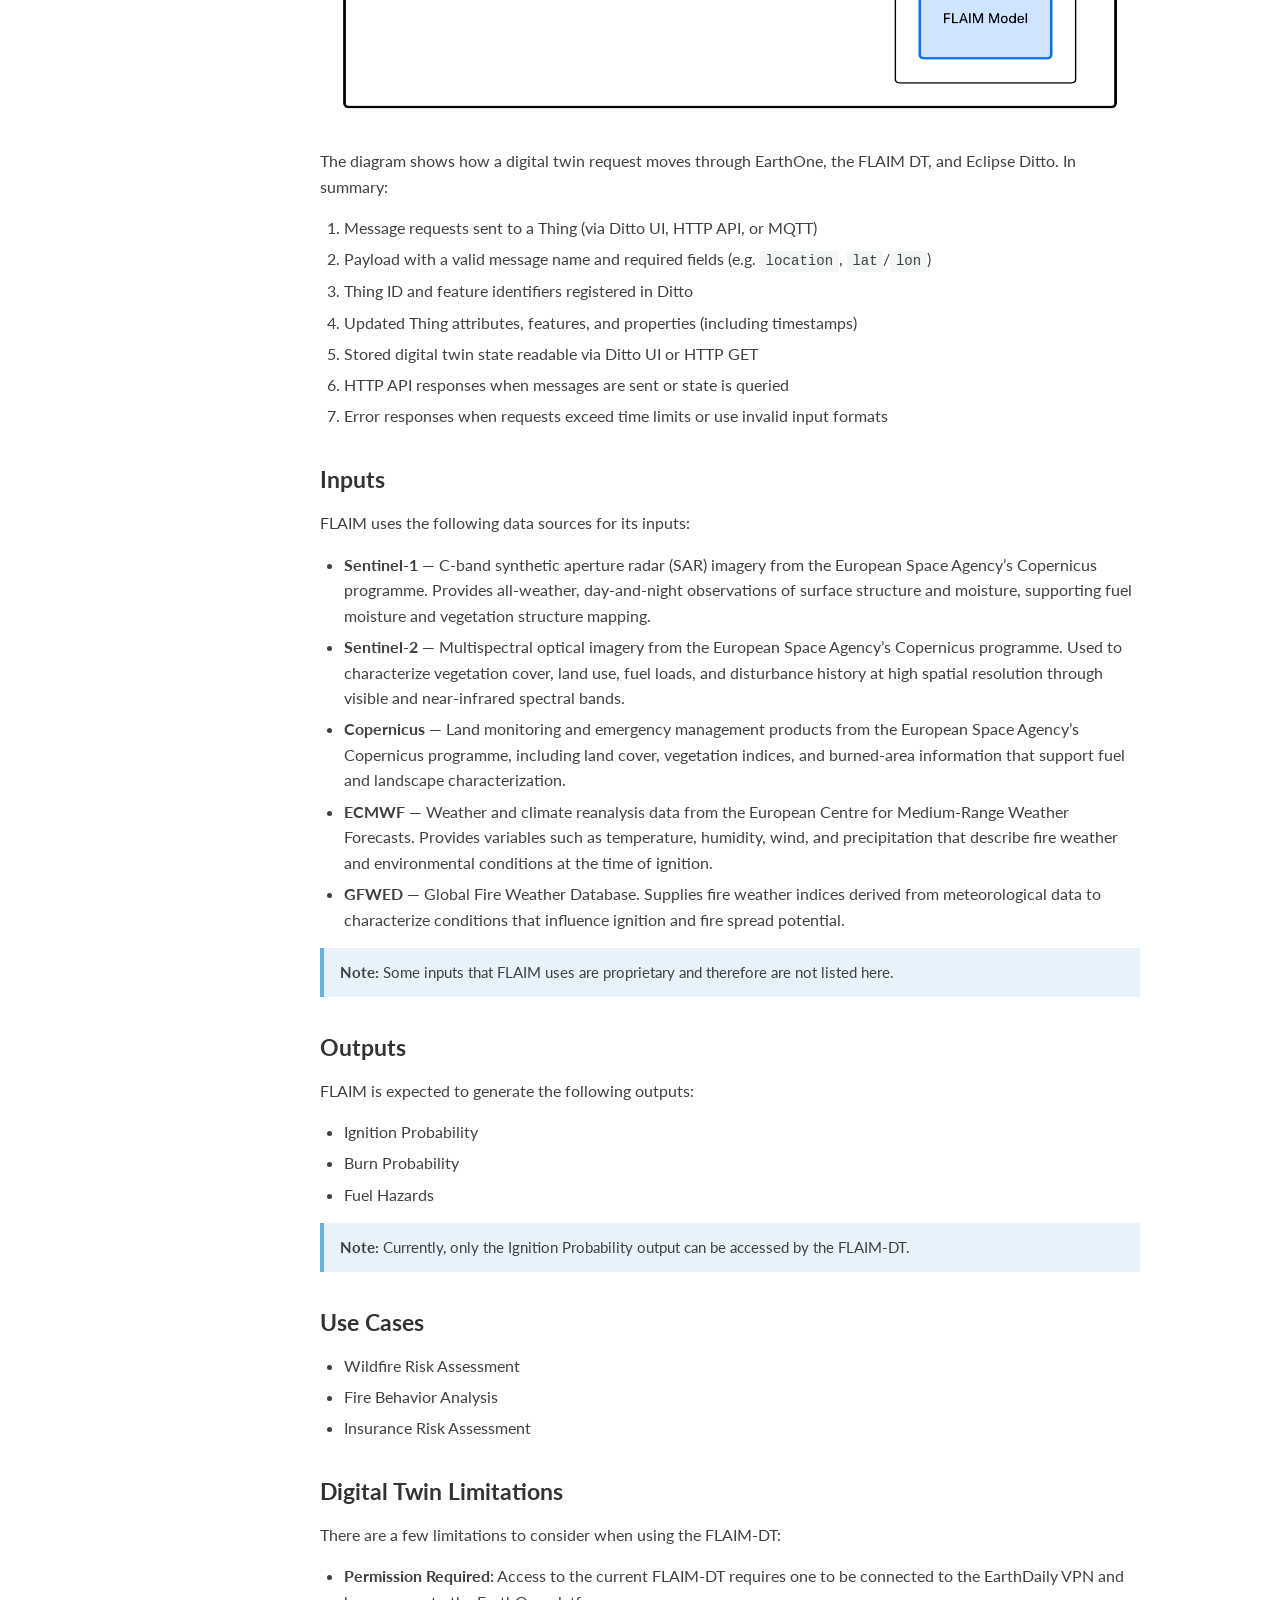
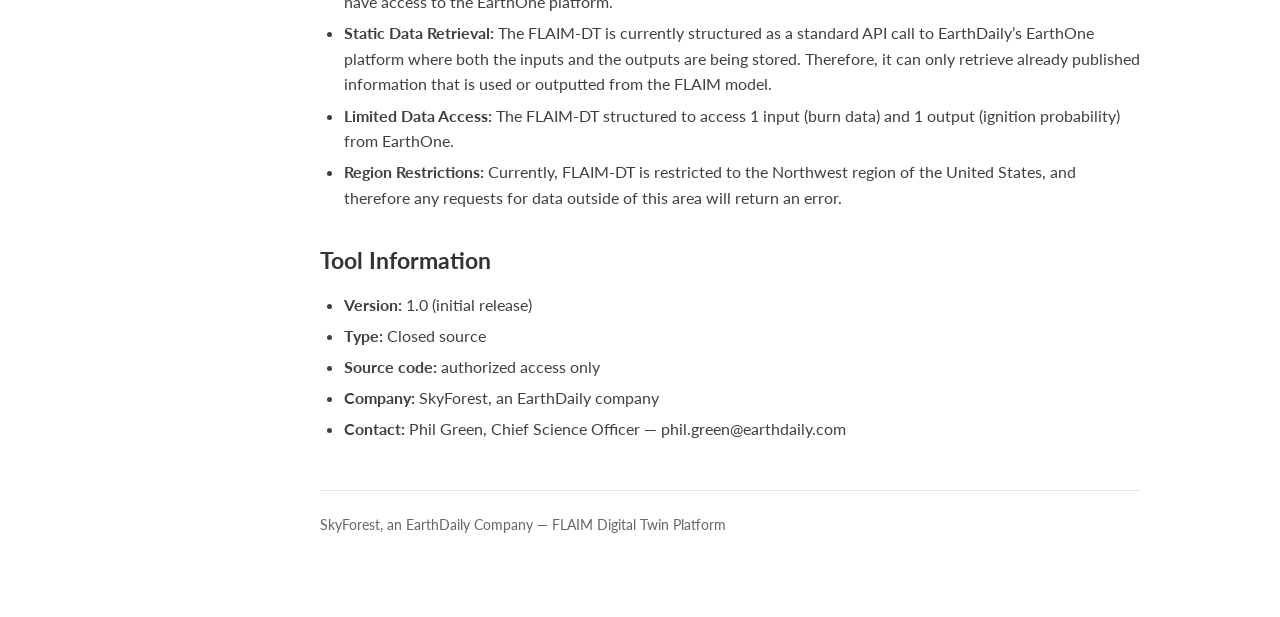
==== commit 61ad1a38: "updated wording for limitations" ====
--- a/index.html
+++ b/index.html
@@ -144,15 +144,15 @@
         </ul>
 
 
-        <h2>Limitations</h2>
+        <h2>Digital Twin Limitations</h2>
         <p>
-            Due to FLAIM being in the early stages of development, there are a few limitations to consider when using the FLAIM-DT.
+          There are a few limitations to consider when using the FLAIM-DT:
         </p>
         <ul>
-          <li><strong>Permission Required:</strong> Access to the current FLAIM-DT requires one to be connected to the EarthDaily VPN and have permisison to access the EarthOne platform.</li>
+          <li><strong>Permission Required:</strong> Access to the current FLAIM-DT requires one to be connected to the EarthDaily VPN and have access to the EarthOne platform.</li>
           <li><strong>Static Data Retrieval:</strong> The FLAIM-DT is currently structured as a standard API call to EarthDaily’s EarthOne platform where both the inputs and the outputs are being stored. Therefore, it can only retrieve already published information that is used or outputted from the FLAIM model.</li>
           <li><strong>Limited Data Access:</strong> The FLAIM-DT structured to access 1 input (burn data) and 1 output (ignition probability) from EarthOne. </li>
-          <li><strong>Region Restrictions:</strong> Currently, FLAIM is only trained to run in the Northwest region of the United States, and therefore any requests for data outside of this area will result in error. </li>
+          <li><strong>Region Restrictions:</strong> Currently, FLAIM-DT is restricted to the Northwest region of the United States, and therefore any requests for data outside of this area will return an error. </li>
         </ul>
 
       <!-- TOOL INFORMATION -->
